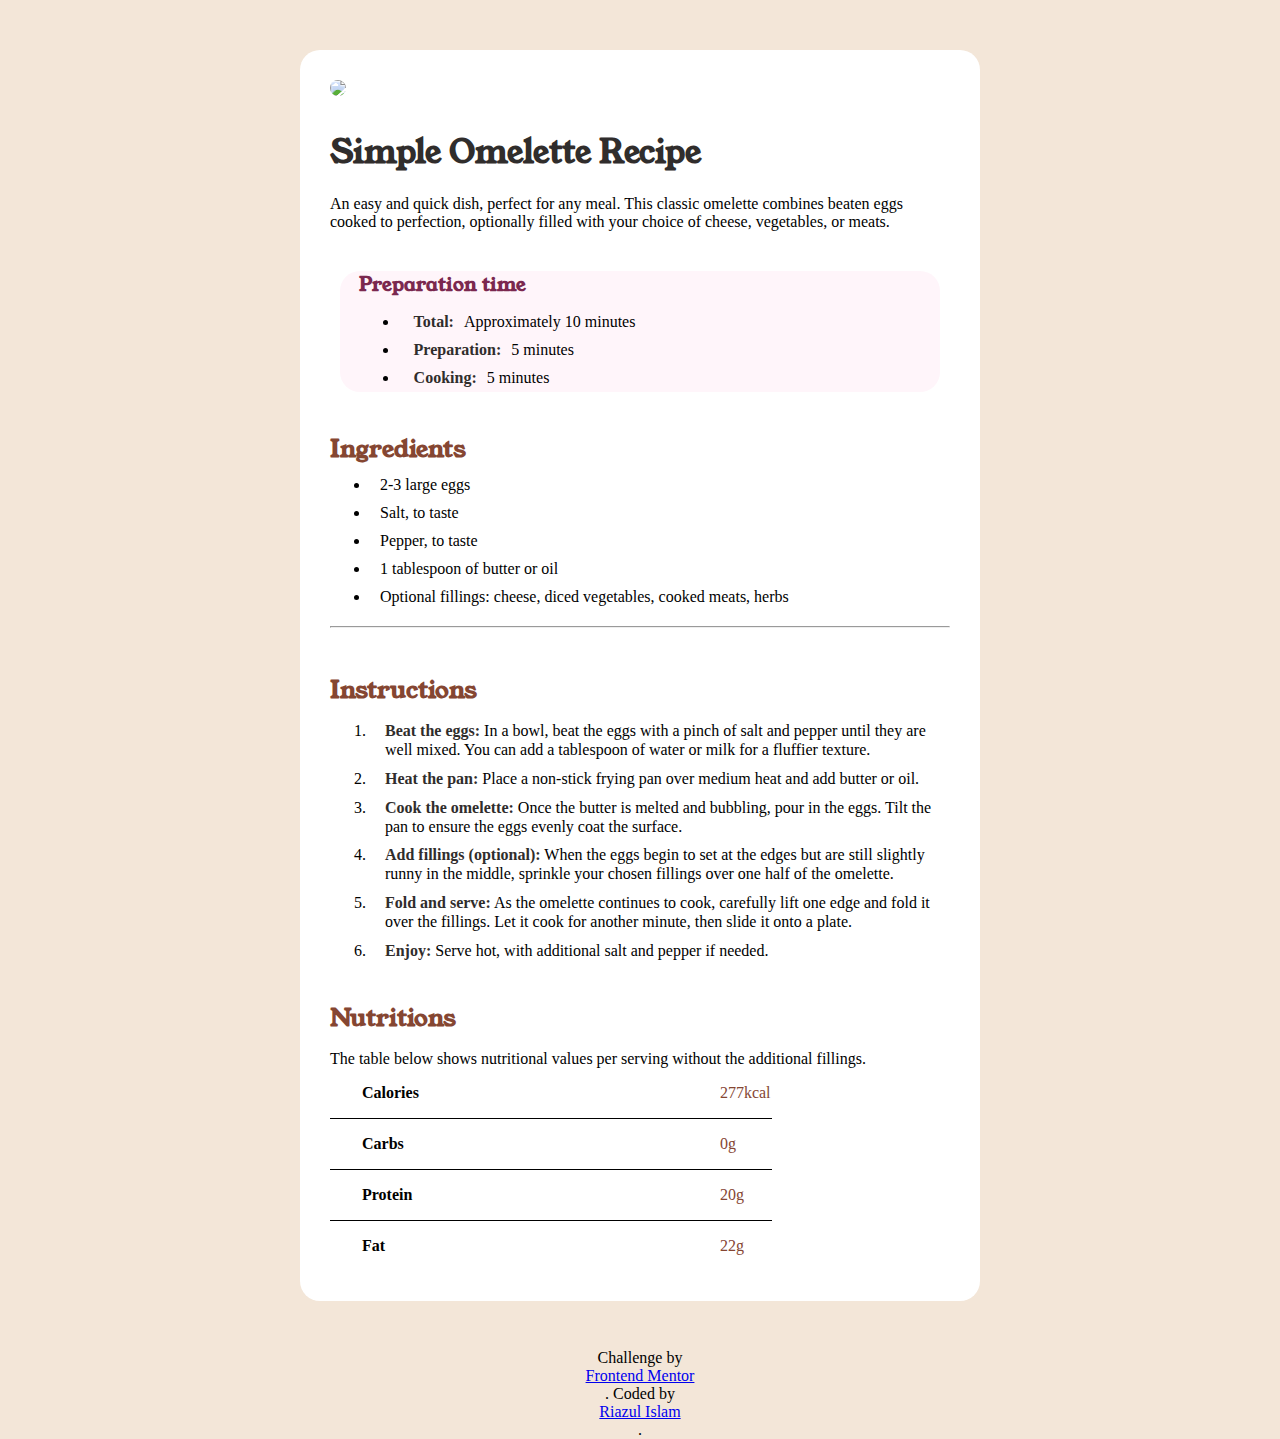
==== Main page.html @ 1e45a666 "Add files via upload" ====
<!DOCTYPE html>
<html lang="en">
<head>
    <meta charset="UTF-8">
    <meta name="viewport" content="width=device-width, initial-scale=1.0">
    <title>Recipe Page</title>
   <link rel="stylesheet" href="stylemain.css">
   <link rel="preconnect" href="https://fonts.googleapis.com">
   <link rel="preconnect" href="https://fonts.gstatic.com" crossorigin>
   <link href="https://fonts.googleapis.com/css2?family=Young+Serif&display=swap" rel="stylesheet">
<body>



<div class="widthWrapper">

<div class="content">

<div class="recipe-img">
    <img src="assets/images/image-omelette.jpeg">
</div>
<div class="inner-content">
   
   
   <div class="intro">
    <h1>Simple Omelette Recipe</h1>
    <p>An easy and quick dish, perfect for any meal. This classic omelette combines beaten eggs cooked 
        to perfection, optionally filled with your choice of cheese, vegetables, or meats.
      </p>
   </div>
   
   
   
   
   
    <div class="prep-time">
        <h3>Preparation time</h3>
        <ul>
            <li ><span>Total:</span>Approximately 10 minutes</li>
            <li ><span>Preparation:</span>5 minutes</li>
            <li ><span>Cooking:</span>5 minutes</li>
        </ul>
    </div>




    <div class="ingred">
        <h2> Ingredients</h2>
        <ul>
            <li>2-3 large eggs</li>
            <li>Salt, to taste</li>
            <li>Pepper, to taste</li>
            <li>1 tablespoon of butter or oil</li>
            <li>Optional fillings: cheese, diced vegetables, cooked meats, herbs
            </li>
            
            
        </ul>
        <hr>
    </div>

    <div class="steps">
        <h2>Instructions</h2>

        <ol>
            <li><span>Beat the eggs:</span> In a bowl, beat the eggs with a pinch of salt and pepper until they are well mixed. 
                You can add a tablespoon of water or milk for a fluffier texture.</li>
            <li><span>Heat the pan:</span> Place a non-stick frying pan over medium heat and add butter or oil.
            </li>
            <li><span>Cook the omelette:</span> Once the butter is melted and bubbling, pour in the eggs. Tilt the pan to ensure 
                the eggs evenly coat the surface.</li>
            <li><span>Add fillings (optional):</span> When the eggs begin to set at the edges but are still slightly runny in the 
                middle, sprinkle your chosen fillings over one half of the omelette.</li>
            <li><span>Fold and serve:</span> As the omelette continues to cook, carefully lift one edge and fold it over the 
                fillings. Let it cook for another minute, then slide it onto a plate.
              </li>
            <li><span>Enjoy:</span> Serve hot, with additional salt and pepper if needed.
            </li>
        </ol>
    </div>


    <div class="nutrition">
        <h2>Nutritions</h2>
        <p>The table below shows nutritional values per serving without the additional fillings.
        </p>


        <table>

            <tr>
                <th>Calories</th>
                
                <td>277kcal</td>
            </tr>
            
            <tr>
                <th>Carbs</th>
                
                <td>0g</td>
            </tr>
            
            <tr>
                <th>Protein</th>
                <td>20g</td>
            </tr>
            
            <tr>
                <th>Fat</th>
                <td>22g</td>
            </tr>




        </table>
        
    </div>
</div>







</div>

<br>

<div class="attribution">
    Challenge by <a href="https://www.frontendmentor.io?ref=challenge" target="_blank">Frontend Mentor</a>. 
    Coded by <a href="#">Riazul Islam</a>.
  </div>


</div>

   
       





    

  
</body>
</html>
---- stylemain.css ----
*{
    margin: 0;
    
    
    box-sizing: border-box;
}
.young-serif-regular  {
    font-family: "Young Serif", serif;
    font-weight: 400;
    font-style: normal;
  }

  
  .recipe-img img{
    width: 100%;
    border-radius: 15px;
    
  }
 body{
    background: hsl(30, 54%, 90%);
    
    
}
.widthWrapper{
    max-width: fit-content;
    margin-inline: auto;
    padding: 0 300px;
}
.intro h1{
    font-family: "Young Serif", serif;
    color: hsl(24, 5%, 18%);
}
.intro p{
    padding-top: 20px;
}
.content{
    background: white;
    
    border-radius: 20px;
    margin-top: 50px ;
    padding-bottom: 30px;
}
.inner-content{
    padding: 0 30px;
    display: grid;
    gap: 30px;
}
.recipe-img{
    padding: 30px;
}
.attribution{
    padding-top: 30px;
    display: grid;
    text-align: center;
}
.prep-time h3{
    color: hsl(332, 51%, 32%);
    
}
.prep-time{
    background: hsl(330, 100%, 98%);
    
    border-radius: 20px;
    padding-left: 3%;
    margin: 10px;
    
}
.prep-time h3{
    font-family: "Young Serif", serif;
    padding-bottom: 10px;
}
.prep-time ul span{
    color:  hsl(24, 5%, 18%);
    font-weight: 700;
    padding: 10px;
    
}
.prep-time li{
    padding: 5px;
}

.ingred  h2{
    color: hsl(14, 45%, 36%);
    padding-bottom: 10px;
    font-family: "Young Serif", serif;

}


.ingred li{
    padding-left: 10px;
    

}
.ingred hr{
    align-items: center;
    margin-top: 10px;
}
.ingred ul li{
    padding-bottom: 10px;
}  

.steps {
    padding-top: 15px;
}
.steps h2{
    font-family: "Young Serif", serif;
    color: hsl(14, 45%, 36%);
    padding-bottom: 15px;
}
.steps ol span{
    color: hsl(24, 5%, 18%);
    font-weight: 700;
}
.steps ol li{
    align-items: center;
    padding-left: 15px;
    padding-bottom: 10px;
    line-height: 0.5cm;
}


.nutrition table{
    border-collapse: collapse;
}
.nutrition h2{
    font-family: "Young Serif", serif;
    color: hsl(14, 45%, 36%);
    padding-bottom: 15px;
}
.nutrition tr:not(:last-child){
    border-bottom: 1px solid black;
    
}
.nutrition tr >*{
    padding-left: 32px;
    padding-top: 16px;
    padding-bottom: 16px;
   
}

.nutrition th{
    text-align: left;
}
.nutrition td{
    padding-left: 300px;
}
.nutrition td{
    color: hsl(14, 45%, 36%);
}

@media(max-width:375px ){
    .widthWrapper{
        
        padding: 20px 20px 20px;
        position: sticky;
    }
}
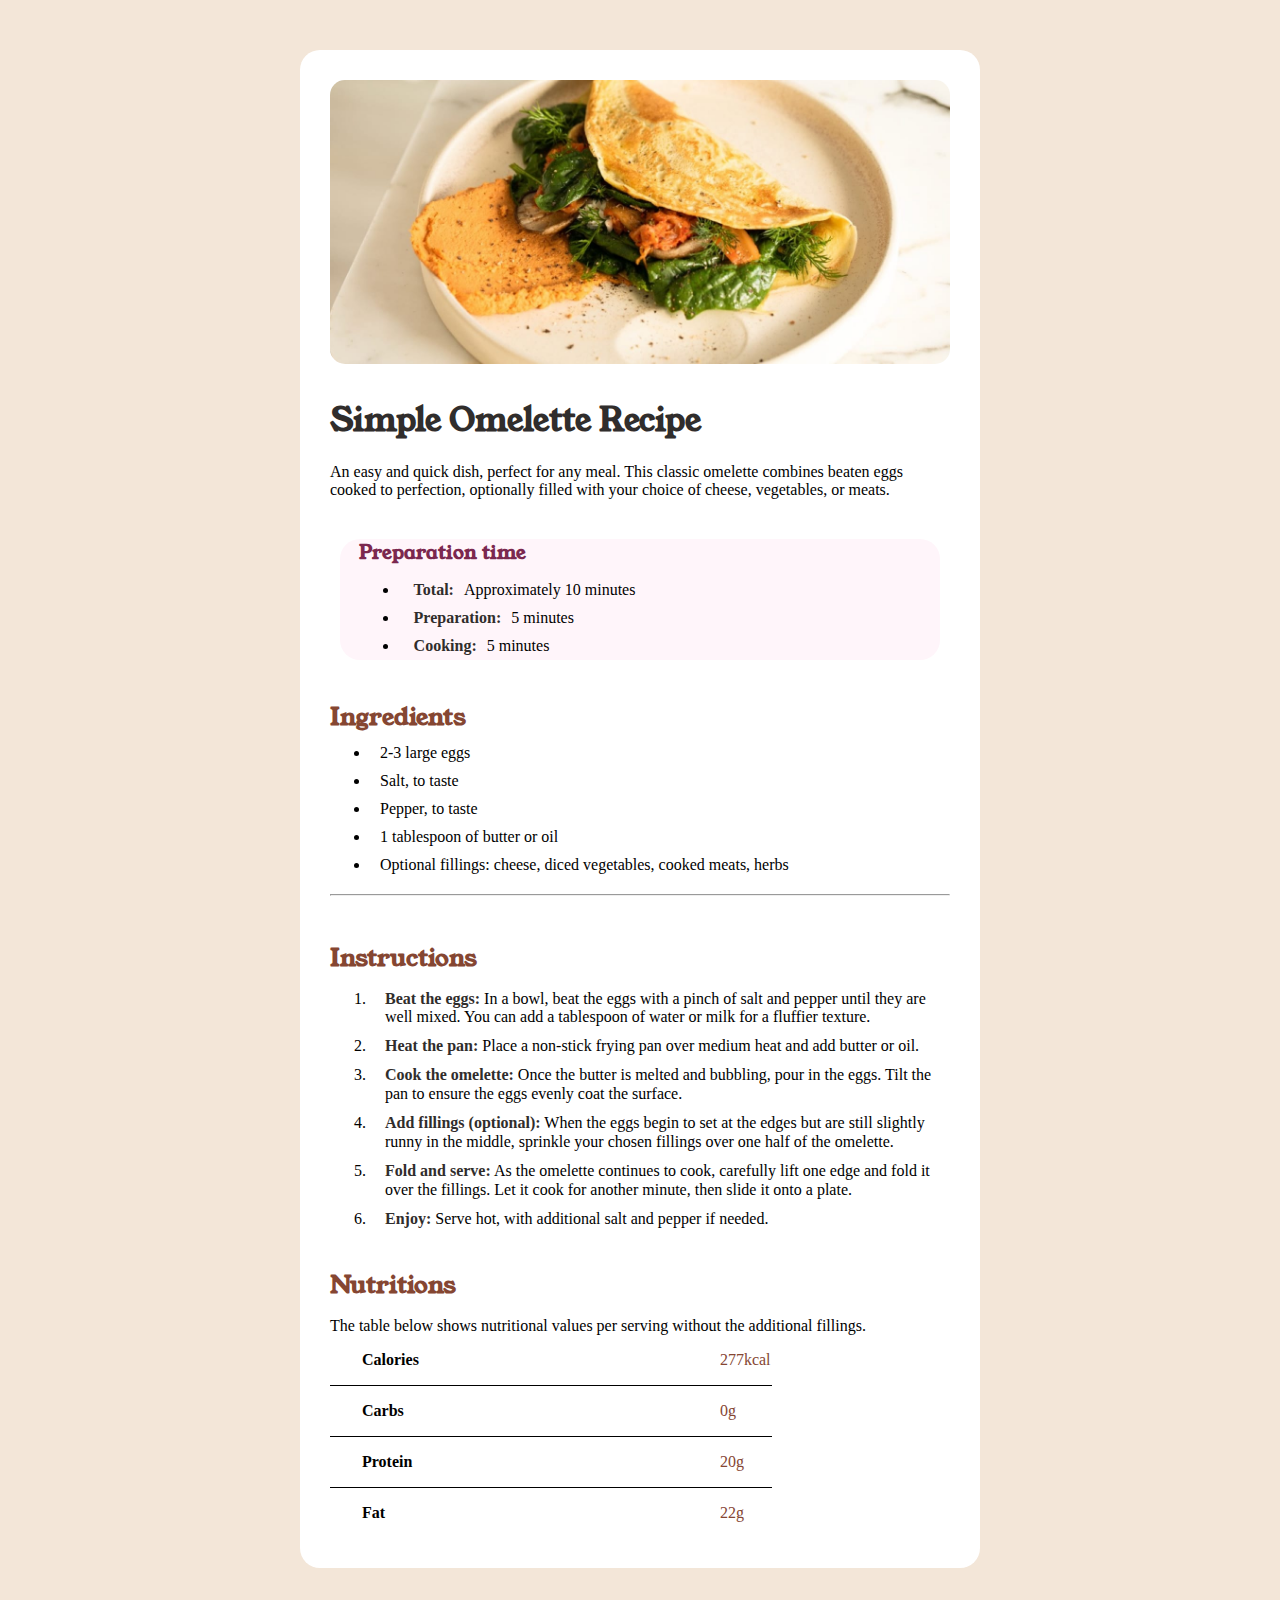
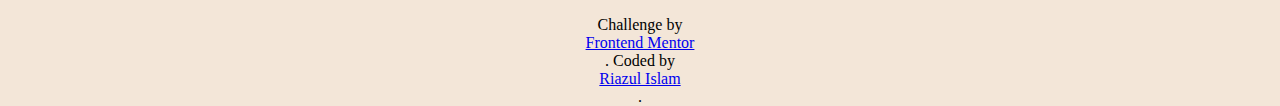
==== commit 688db721: "Update Main page.html" ====
--- a/Main page.html
+++ b/Main page.html
@@ -17,7 +17,7 @@
 <div class="content">
 
 <div class="recipe-img">
-    <img src="assets/images/image-omelette.jpeg">
+    <img src="image-omelette.jpeg">
 </div>
 <div class="inner-content">
    
@@ -148,4 +148,4 @@
 
   
 </body>
-</html>+</html>
